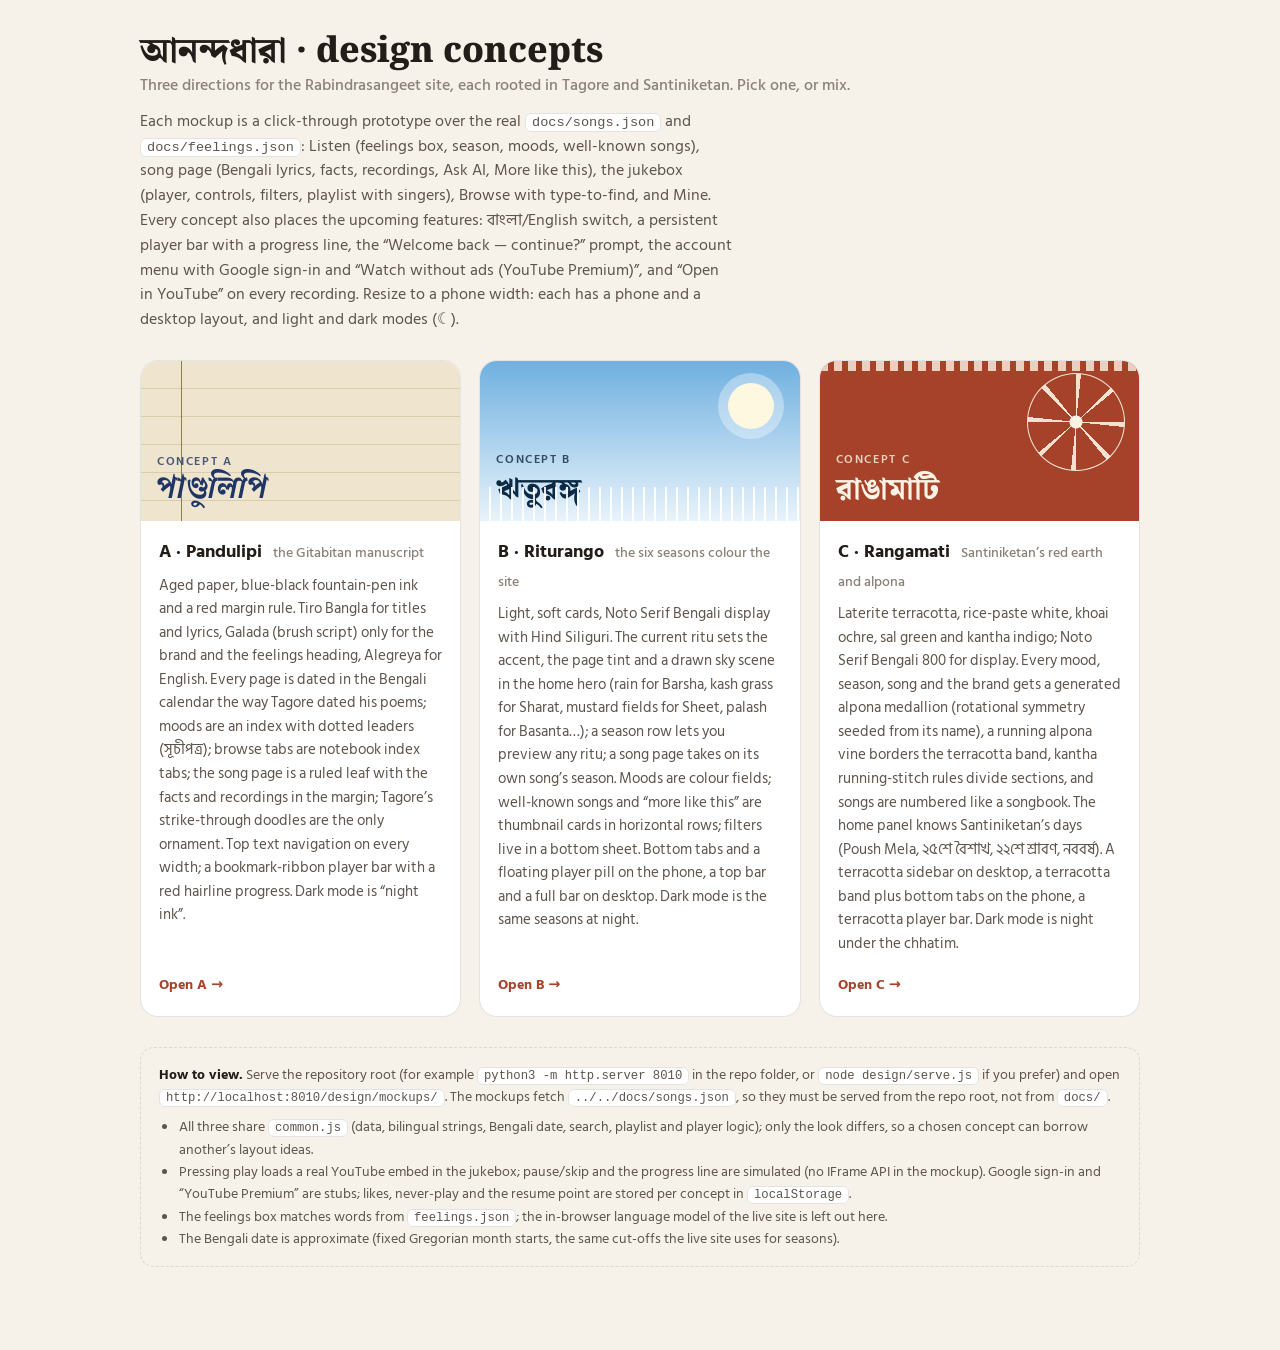
==== design/mockups/index.html @ 810d200d "Design phase 1: three redesign concepts for Anandadhara Click-through prototypes over the real songs" ====
<!doctype html>
<html lang="bn">
<head>
<meta charset="utf-8">
<meta name="viewport" content="width=device-width, initial-scale=1">
<title>আনন্দধারা · design concepts</title>
<meta name="color-scheme" content="light dark">
<link rel="preconnect" href="https://fonts.googleapis.com">
<link rel="preconnect" href="https://fonts.gstatic.com" crossorigin>
<link href="https://fonts.googleapis.com/css2?family=Hind+Siliguri:wght@400;500;600;700&family=Noto+Serif+Bengali:wght@600;800&family=Tiro+Bangla&family=Galada&display=swap" rel="stylesheet">
<style>
:root{--bg:#f6f2ea;--card:#fff;--ink:#231d19;--ink2:#5d544c;--ink3:#8a8178;--line:rgba(35,29,25,.12);--acc:#a6422a}
@media (prefers-color-scheme:dark){:root{--bg:#141216;--card:#1e1a21;--ink:#f3ede4;--ink2:#b9b0a4;--ink3:#857c72;--line:rgba(243,237,228,.12);--acc:#e0a24a}}
*{box-sizing:border-box}
body{margin:0;background:var(--bg);color:var(--ink);font-family:"Hind Siliguri",system-ui,sans-serif;font-size:16px;line-height:1.55;padding:32px 16px 60px}
.wrap{max-width:1000px;margin:0 auto}
h1{font-family:"Noto Serif Bengali",serif;font-weight:800;font-size:2.2rem;margin:0;line-height:1.15}
h1 small{display:block;font-family:"Hind Siliguri",sans-serif;font-weight:500;font-size:1rem;color:var(--ink3);margin-top:4px}
.lead{color:var(--ink2);max-width:66ch;margin:14px 0 28px}
.grid{display:grid;gap:18px}
@media (min-width:760px){.grid{grid-template-columns:repeat(3,1fr)}}
a.card{display:flex;flex-direction:column;background:var(--card);border:1px solid var(--line);border-radius:18px;overflow:hidden;color:inherit;text-decoration:none;transition:transform .2s,box-shadow .2s}
a.card:hover{transform:translateY(-3px);box-shadow:0 18px 40px rgba(0,0,0,.14)}
a.card:focus-visible{outline:2px solid var(--acc);outline-offset:3px}
.sw{height:160px;position:relative;display:flex;align-items:flex-end;padding:14px 16px;overflow:hidden}
.sw .nm{font-size:1.9rem;line-height:1;position:relative}
.sw small{display:block;font-family:"Hind Siliguri",sans-serif;font-weight:600;font-size:.72rem;letter-spacing:.14em;text-transform:uppercase;opacity:.8;margin-bottom:6px}
.a{background:#efe5cf;color:#1f3566;background-image:repeating-linear-gradient(transparent 0 27px,#d9cdb0 27px 28px)}
.a .nm{font-family:"Galada",cursive}
.a::before{content:"";position:absolute;left:40px;top:0;bottom:0;width:1px;background:#a8321e;opacity:.7}
.b{background:linear-gradient(180deg,#6fb0e0,#e9f3fb);color:#0d2a44}
.b .nm{font-family:"Noto Serif Bengali",serif;font-weight:800}
.b::before{content:"";position:absolute;right:26px;top:22px;width:46px;height:46px;border-radius:50%;background:#fff8e0;box-shadow:0 0 0 10px rgba(255,255,255,.35)}
.b::after{content:"";position:absolute;left:0;right:0;bottom:0;height:34px;background:repeating-linear-gradient(90deg,transparent 0 9px,rgba(255,255,255,.9) 9px 11px)}
.c{background:#a6422a;color:#fbf3e4}
.c .nm{font-family:"Noto Serif Bengali",serif;font-weight:800}
.c::before{content:"";position:absolute;right:14px;top:12px;width:96px;height:96px;border-radius:50%;border:1.5px solid rgba(251,243,228,.9);background:radial-gradient(circle,#fbf3e4 0 6px,transparent 7px),repeating-conic-gradient(from 0deg,rgba(251,243,228,.9) 0 6deg,transparent 6deg 45deg)}
.c::after{content:"";position:absolute;left:0;right:0;top:0;height:10px;background:repeating-linear-gradient(90deg,rgba(251,243,228,.8) 0 8px,transparent 8px 14px)}
.body{padding:16px 18px 20px;display:flex;flex-direction:column;gap:8px;flex:1}
.body h2{margin:0;font-size:1.15rem;font-weight:700}
.body h2 span{color:var(--ink3);font-weight:500;font-size:.9rem;margin-left:6px}
.body p{margin:0;color:var(--ink2);font-size:.95rem}
.body .go{margin-top:auto;padding-top:10px;color:var(--acc);font-weight:700;font-size:.9rem}
.note{margin-top:30px;padding:16px 18px;border:1px dashed var(--line);border-radius:14px;color:var(--ink2);font-size:.9rem}
.note b{color:var(--ink)}
code{font-family:ui-monospace,Consolas,monospace;font-size:.85em;background:var(--card);border:1px solid var(--line);padding:1px 6px;border-radius:6px}
ul{margin:8px 0 0;padding-left:20px}
</style>
</head>
<body>
<div class="wrap">
  <h1>আনন্দধারা · design concepts<small>Three directions for the Rabindrasangeet site, each rooted in Tagore and Santiniketan. Pick one, or mix.</small></h1>
  <p class="lead">Each mockup is a click-through prototype over the real <code>docs/songs.json</code> and <code>docs/feelings.json</code>: Listen (feelings box, season, moods, well-known songs), song page (Bengali lyrics, facts, recordings, Ask AI, More like this), the jukebox (player, controls, filters, playlist with singers), Browse with type-to-find, and Mine. Every concept also places the upcoming features: বাংলা/English switch, a persistent player bar with a progress line, the “Welcome back — continue?” prompt, the account menu with Google sign-in and “Watch without ads (YouTube Premium)”, and “Open in YouTube” on every recording. Resize to a phone width: each has a phone and a desktop layout, and light and dark modes (☾).</p>

  <div class="grid">
    <a class="card" href="a.html">
      <div class="sw a"><div><small>Concept A</small><span class="nm">পাণ্ডুলিপি</span></div></div>
      <div class="body">
        <h2>A · Pandulipi <span>the Gitabitan manuscript</span></h2>
        <p>Aged paper, blue-black fountain-pen ink and a red margin rule. Tiro Bangla for titles and lyrics, Galada (brush script) only for the brand and the feelings heading, Alegreya for English. Every page is dated in the Bengali calendar the way Tagore dated his poems; moods are an index with dotted leaders (সূচীপত্র); browse tabs are notebook index tabs; the song page is a ruled leaf with the facts and recordings in the margin; Tagore’s strike-through doodles are the only ornament. Top text navigation on every width; a bookmark-ribbon player bar with a red hairline progress. Dark mode is “night ink”.</p>
        <div class="go">Open A →</div>
      </div>
    </a>
    <a class="card" href="b.html">
      <div class="sw b"><div><small>Concept B</small><span class="nm">ঋতুরঙ্গ</span></div></div>
      <div class="body">
        <h2>B · Riturango <span>the six seasons colour the site</span></h2>
        <p>Light, soft cards, Noto Serif Bengali display with Hind Siliguri. The current ritu sets the accent, the page tint and a drawn sky scene in the home hero (rain for Barsha, kash grass for Sharat, mustard fields for Sheet, palash for Basanta…); a season row lets you preview any ritu; a song page takes on its own song’s season. Moods are colour fields; well-known songs and “more like this” are thumbnail cards in horizontal rows; filters live in a bottom sheet. Bottom tabs and a floating player pill on the phone, a top bar and a full bar on desktop. Dark mode is the same seasons at night.</p>
        <div class="go">Open B →</div>
      </div>
    </a>
    <a class="card" href="c.html">
      <div class="sw c"><div><small>Concept C</small><span class="nm">রাঙামাটি</span></div></div>
      <div class="body">
        <h2>C · Rangamati <span>Santiniketan’s red earth and alpona</span></h2>
        <p>Laterite terracotta, rice-paste white, khoai ochre, sal green and kantha indigo; Noto Serif Bengali 800 for display. Every mood, season, song and the brand gets a generated alpona medallion (rotational symmetry seeded from its name), a running alpona vine borders the terracotta band, kantha running-stitch rules divide sections, and songs are numbered like a songbook. The home panel knows Santiniketan’s days (Poush Mela, ২৫শে বৈশাখ, ২২শে শ্রাবণ, নববর্ষ). A terracotta sidebar on desktop, a terracotta band plus bottom tabs on the phone, a terracotta player bar. Dark mode is night under the chhatim.</p>
        <div class="go">Open C →</div>
      </div>
    </a>
  </div>

  <div class="note"><b>How to view.</b> Serve the repository root (for example <code>python3 -m http.server 8010</code> in the repo folder, or <code>node design/serve.js</code> if you prefer) and open <code>http://localhost:8010/design/mockups/</code>. The mockups fetch <code>../../docs/songs.json</code>, so they must be served from the repo root, not from <code>docs/</code>.
    <ul>
      <li>All three share <code>common.js</code> (data, bilingual strings, Bengali date, search, playlist and player logic); only the look differs, so a chosen concept can borrow another’s layout ideas.</li>
      <li>Pressing play loads a real YouTube embed in the jukebox; pause/skip and the progress line are simulated (no IFrame API in the mockup). Google sign-in and “YouTube Premium” are stubs; likes, never-play and the resume point are stored per concept in <code>localStorage</code>.</li>
      <li>The feelings box matches words from <code>feelings.json</code>; the in-browser language model of the live site is left out here.</li>
      <li>The Bengali date is approximate (fixed Gregorian month starts, the same cut-offs the live site uses for seasons).</li>
    </ul>
  </div>
</div>
</body>
</html>
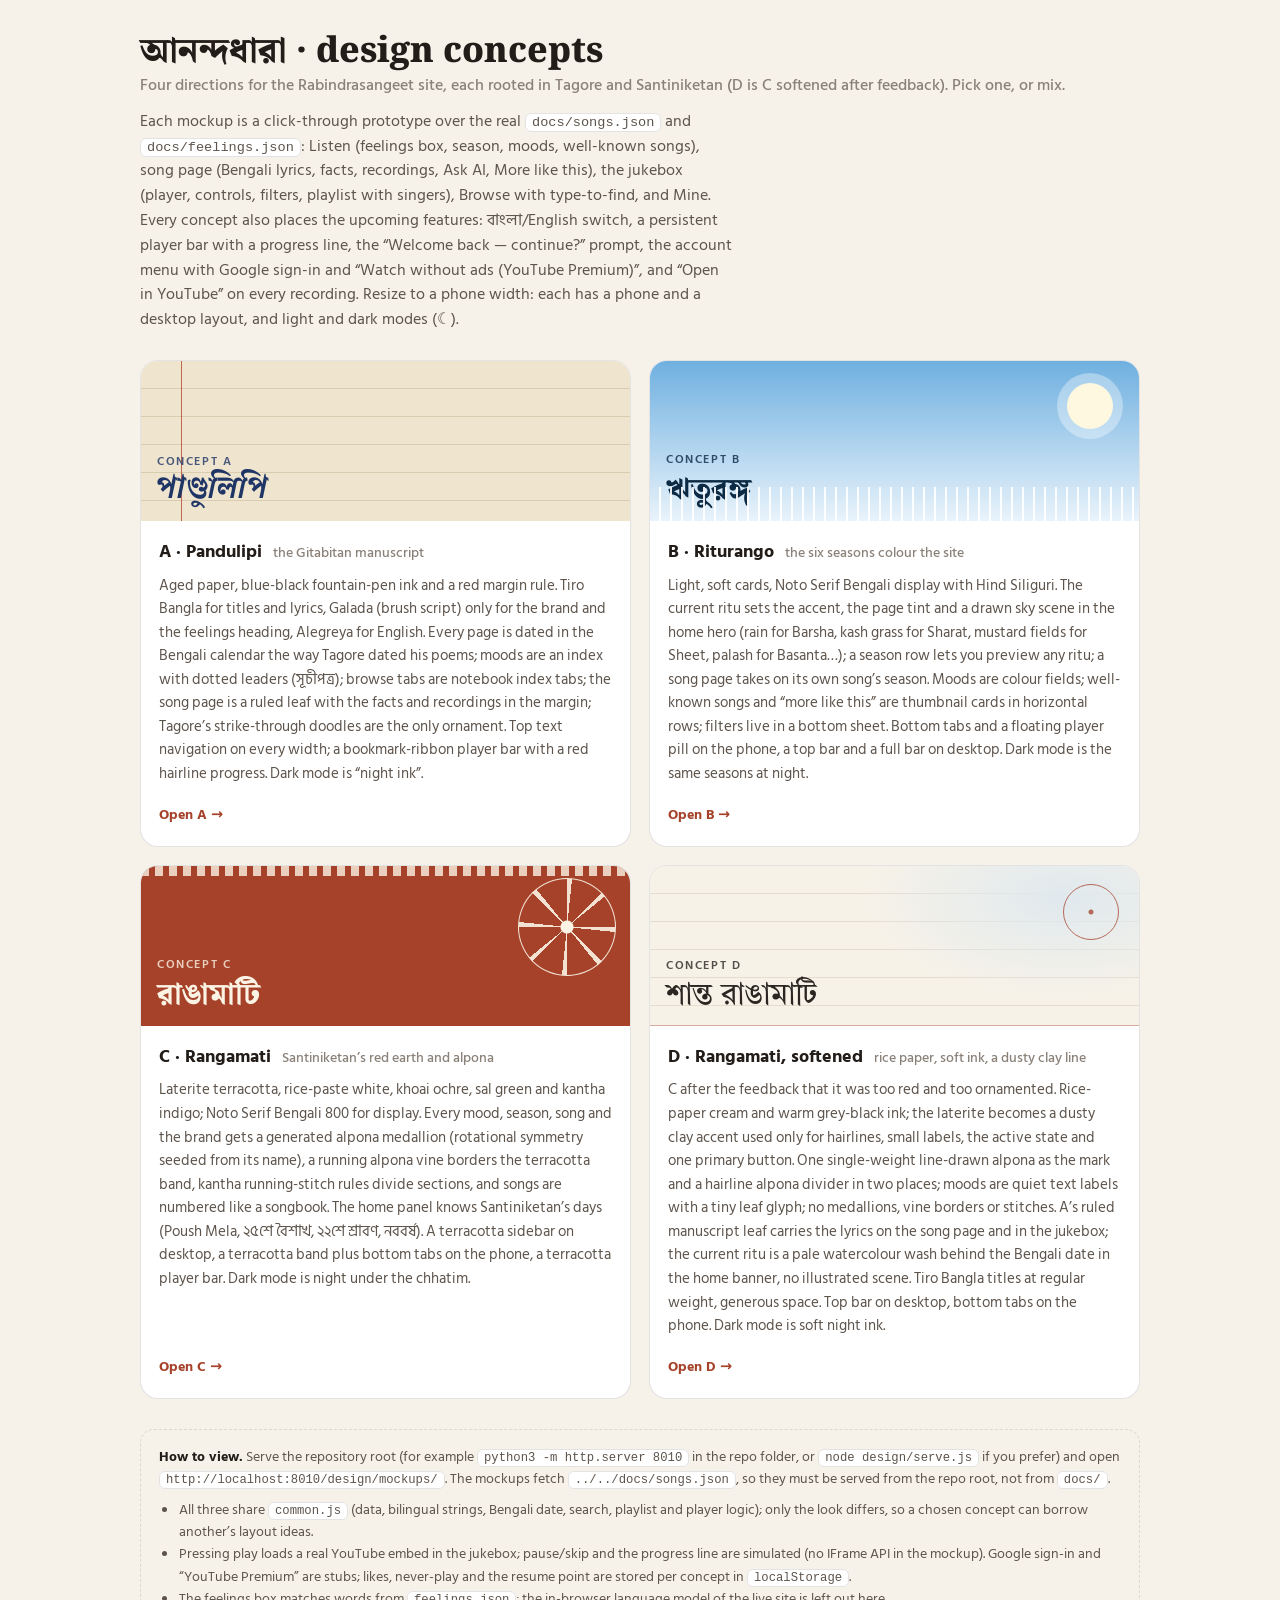
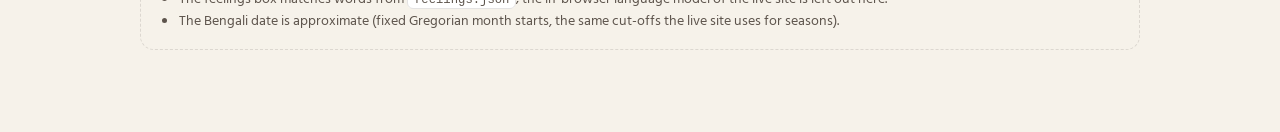
==== commit 24dd1a58: "Design concept D: Rangamati softened Rice-paper cream and warm ink with a dusty clay accent used onl" ====
--- a/design/mockups/index.html
+++ b/design/mockups/index.html
@@ -36,6 +36,11 @@
 .c .nm{font-family:"Noto Serif Bengali",serif;font-weight:800}
 .c::before{content:"";position:absolute;right:14px;top:12px;width:96px;height:96px;border-radius:50%;border:1.5px solid rgba(251,243,228,.9);background:radial-gradient(circle,#fbf3e4 0 6px,transparent 7px),repeating-conic-gradient(from 0deg,rgba(251,243,228,.9) 0 6deg,transparent 6deg 45deg)}
 .c::after{content:"";position:absolute;left:0;right:0;top:0;height:10px;background:repeating-linear-gradient(90deg,rgba(251,243,228,.8) 0 8px,transparent 8px 14px)}
+.d{background:radial-gradient(60% 90% at 85% 20%,#e0e9ee,transparent 70%),#f7f2e8;color:#2b2622;background-image:radial-gradient(60% 90% at 85% 20%,#e0e9ee,transparent 70%),repeating-linear-gradient(transparent 0 27px,#e6ddcf 27px 28px)}
+.d .nm{font-family:"Tiro Bangla",serif;font-weight:400}
+.d::before{content:"";position:absolute;right:20px;top:18px;width:54px;height:54px;border-radius:50%;border:1px solid #b5695a;background:radial-gradient(circle,#b5695a 0 2px,transparent 3px)}
+.d::after{content:"";position:absolute;left:0;right:0;bottom:0;height:1px;background:#b5695a;opacity:.5}
+@media (min-width:760px){.grid{grid-template-columns:repeat(2,1fr)}}
 .body{padding:16px 18px 20px;display:flex;flex-direction:column;gap:8px;flex:1}
 .body h2{margin:0;font-size:1.15rem;font-weight:700}
 .body h2 span{color:var(--ink3);font-weight:500;font-size:.9rem;margin-left:6px}
@@ -49,7 +54,7 @@
 </head>
 <body>
 <div class="wrap">
-  <h1>আনন্দধারা · design concepts<small>Three directions for the Rabindrasangeet site, each rooted in Tagore and Santiniketan. Pick one, or mix.</small></h1>
+  <h1>আনন্দধারা · design concepts<small>Four directions for the Rabindrasangeet site, each rooted in Tagore and Santiniketan (D is C softened after feedback). Pick one, or mix.</small></h1>
   <p class="lead">Each mockup is a click-through prototype over the real <code>docs/songs.json</code> and <code>docs/feelings.json</code>: Listen (feelings box, season, moods, well-known songs), song page (Bengali lyrics, facts, recordings, Ask AI, More like this), the jukebox (player, controls, filters, playlist with singers), Browse with type-to-find, and Mine. Every concept also places the upcoming features: বাংলা/English switch, a persistent player bar with a progress line, the “Welcome back — continue?” prompt, the account menu with Google sign-in and “Watch without ads (YouTube Premium)”, and “Open in YouTube” on every recording. Resize to a phone width: each has a phone and a desktop layout, and light and dark modes (☾).</p>
 
   <div class="grid">
@@ -77,6 +82,14 @@
         <div class="go">Open C →</div>
       </div>
     </a>
+    <a class="card" href="d.html">
+      <div class="sw d"><div><small>Concept D</small><span class="nm">শান্ত রাঙামাটি</span></div></div>
+      <div class="body">
+        <h2>D · Rangamati, softened <span>rice paper, soft ink, a dusty clay line</span></h2>
+        <p>C after the feedback that it was too red and too ornamented. Rice-paper cream and warm grey-black ink; the laterite becomes a dusty clay accent used only for hairlines, small labels, the active state and one primary button. One single-weight line-drawn alpona as the mark and a hairline alpona divider in two places; moods are quiet text labels with a tiny leaf glyph; no medallions, vine borders or stitches. A’s ruled manuscript leaf carries the lyrics on the song page and in the jukebox; the current ritu is a pale watercolour wash behind the Bengali date in the home banner, no illustrated scene. Tiro Bangla titles at regular weight, generous space. Top bar on desktop, bottom tabs on the phone. Dark mode is soft night ink.</p>
+        <div class="go">Open D →</div>
+      </div>
+    </a>
   </div>
 
   <div class="note"><b>How to view.</b> Serve the repository root (for example <code>python3 -m http.server 8010</code> in the repo folder, or <code>node design/serve.js</code> if you prefer) and open <code>http://localhost:8010/design/mockups/</code>. The mockups fetch <code>../../docs/songs.json</code>, so they must be served from the repo root, not from <code>docs/</code>.
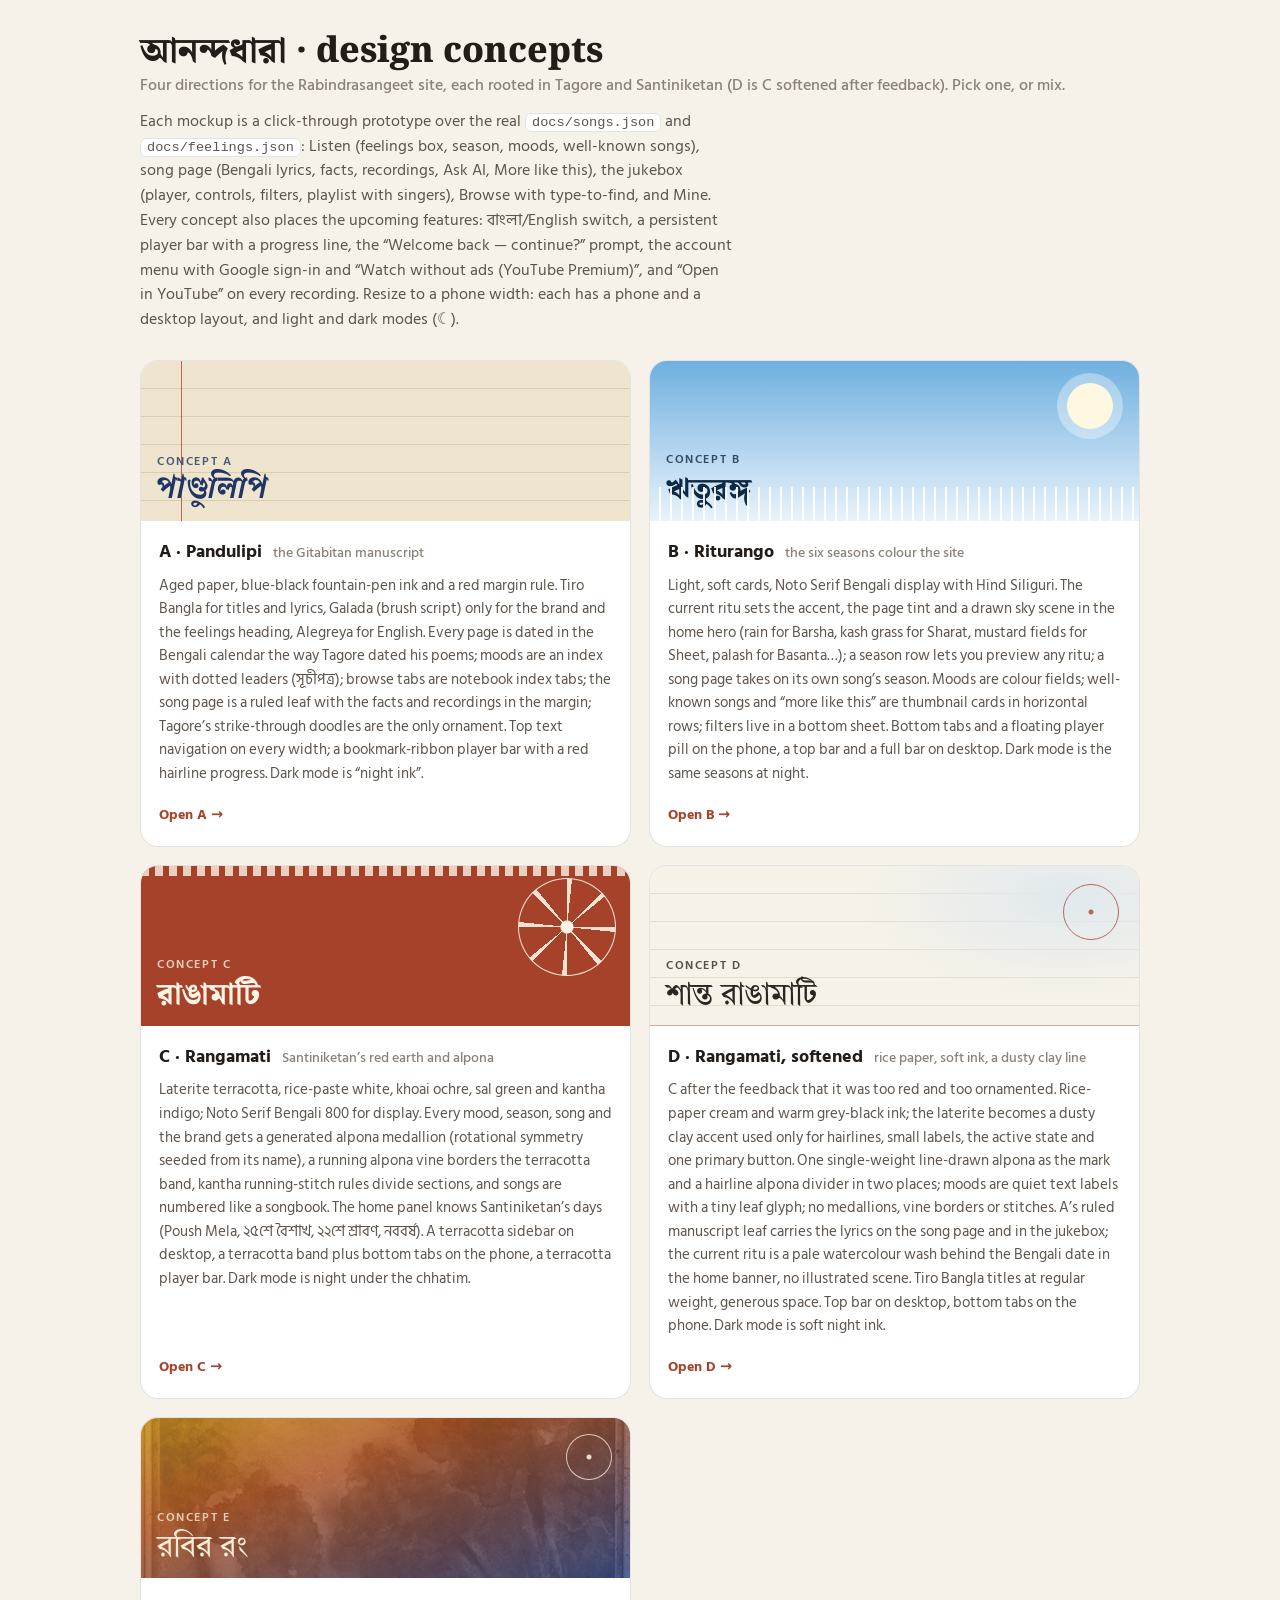
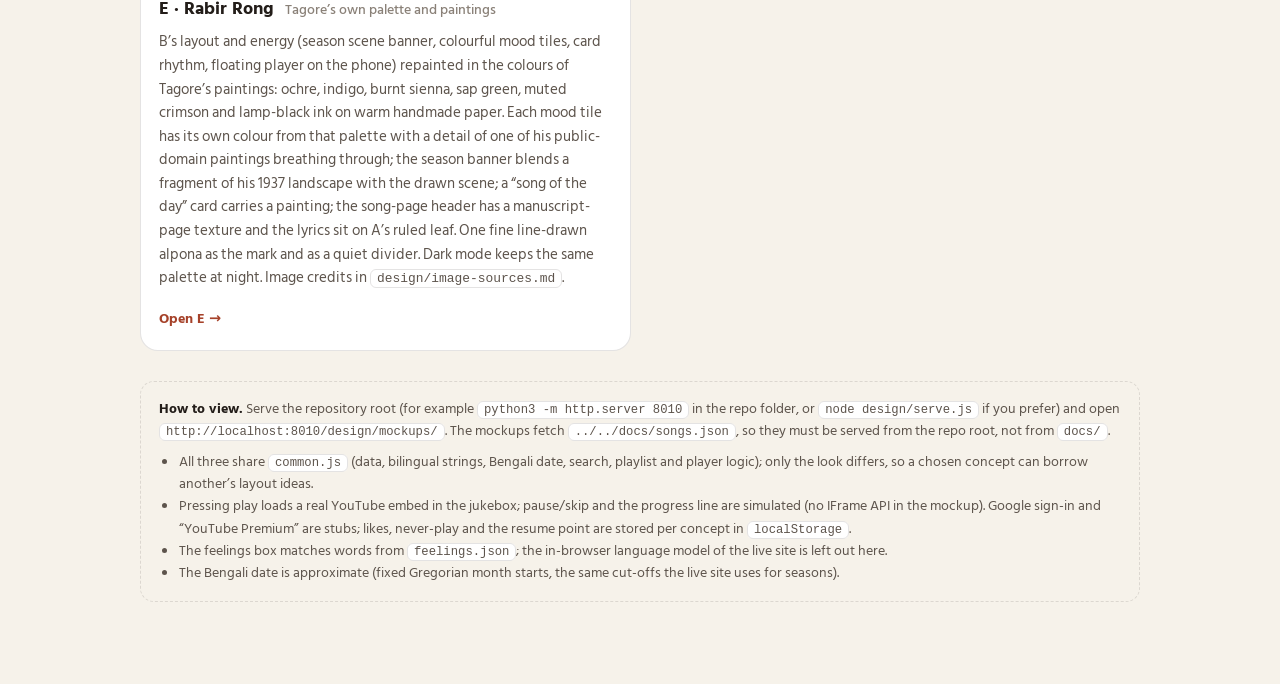
==== commit 2cdad783: "Design concept E: Rabir Rong — Tagore's palette and paintings B's layout and energy (season scene ba" ====
--- a/design/mockups/index.html
+++ b/design/mockups/index.html
@@ -40,6 +40,10 @@
 .d .nm{font-family:"Tiro Bangla",serif;font-weight:400}
 .d::before{content:"";position:absolute;right:20px;top:18px;width:54px;height:54px;border-radius:50%;border:1px solid #b5695a;background:radial-gradient(circle,#b5695a 0 2px,transparent 3px)}
 .d::after{content:"";position:absolute;left:0;right:0;bottom:0;height:1px;background:#b5695a;opacity:.5}
+.e{background:linear-gradient(160deg,#c6922e 0%,#a65a31 35%,#2f3f6e 100%);color:#f6ecd8}
+.e .nm{font-family:"Tiro Bangla",serif;font-weight:400}
+.e::before{content:"";position:absolute;inset:0;background:url(img/landscape-by-1937.jpg) center/cover;opacity:.3;mix-blend-mode:luminosity}
+.e::after{content:"";position:absolute;right:18px;top:16px;width:44px;height:44px;border-radius:50%;border:1px solid rgba(246,236,216,.8);background:radial-gradient(circle,rgba(246,236,216,.9) 0 2px,transparent 3px)}
 @media (min-width:760px){.grid{grid-template-columns:repeat(2,1fr)}}
 .body{padding:16px 18px 20px;display:flex;flex-direction:column;gap:8px;flex:1}
 .body h2{margin:0;font-size:1.15rem;font-weight:700}
@@ -90,6 +94,14 @@
         <div class="go">Open D →</div>
       </div>
     </a>
+    <a class="card" href="e.html">
+      <div class="sw e"><div><small>Concept E</small><span class="nm">রবির রং</span></div></div>
+      <div class="body">
+        <h2>E · Rabir Rong <span>Tagore’s own palette and paintings</span></h2>
+        <p>B’s layout and energy (season scene banner, colourful mood tiles, card rhythm, floating player on the phone) repainted in the colours of Tagore’s paintings: ochre, indigo, burnt sienna, sap green, muted crimson and lamp-black ink on warm handmade paper. Each mood tile has its own colour from that palette with a detail of one of his public-domain paintings breathing through; the season banner blends a fragment of his 1937 landscape with the drawn scene; a “song of the day” card carries a painting; the song-page header has a manuscript-page texture and the lyrics sit on A’s ruled leaf. One fine line-drawn alpona as the mark and as a quiet divider. Dark mode keeps the same palette at night. Image credits in <code>design/image-sources.md</code>.</p>
+        <div class="go">Open E →</div>
+      </div>
+    </a>
   </div>
 
   <div class="note"><b>How to view.</b> Serve the repository root (for example <code>python3 -m http.server 8010</code> in the repo folder, or <code>node design/serve.js</code> if you prefer) and open <code>http://localhost:8010/design/mockups/</code>. The mockups fetch <code>../../docs/songs.json</code>, so they must be served from the repo root, not from <code>docs/</code>.
